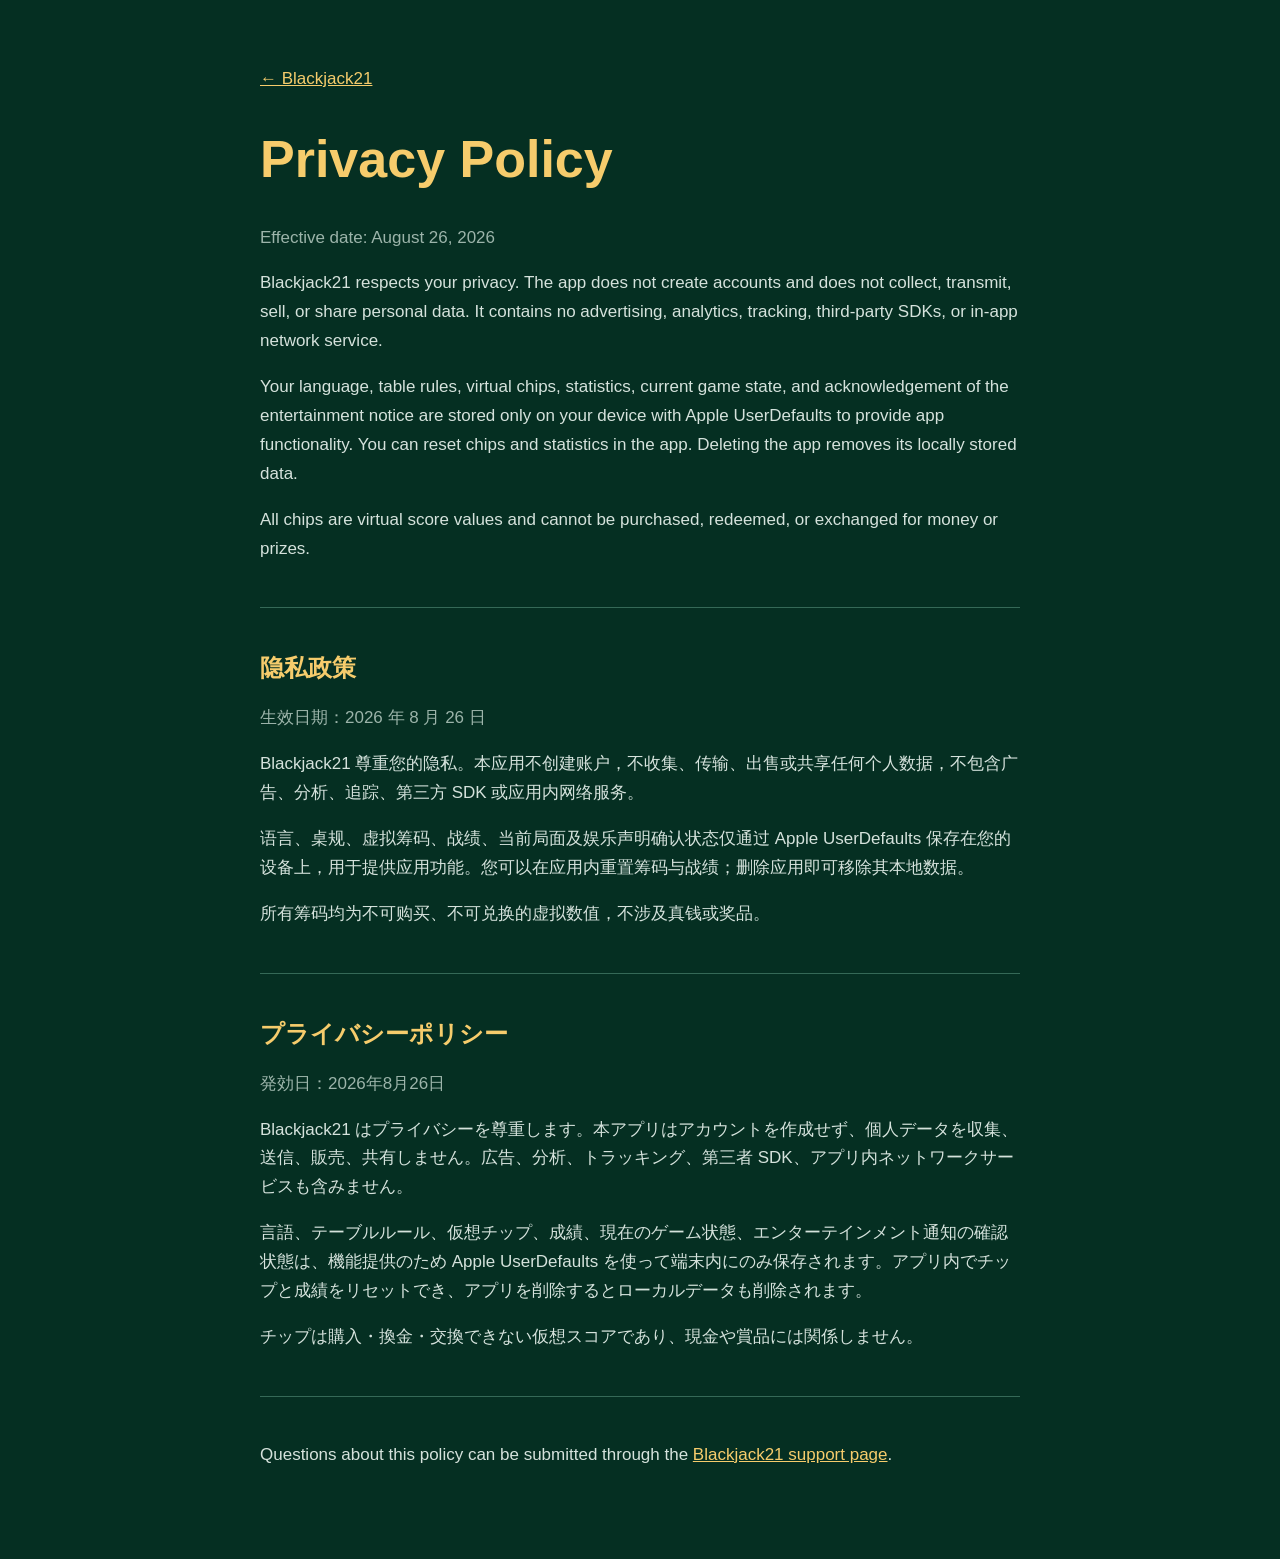
==== privacy.html @ 8651990f "Add Blackjack21 privacy and support pages" ====
<!doctype html>
<html lang="en">
<head>
  <meta charset="utf-8">
  <meta name="viewport" content="width=device-width, initial-scale=1">
  <meta name="description" content="Privacy Policy for Blackjack21.">
  <title>Privacy Policy — Blackjack21</title>
  <style>
    :root { color-scheme: dark; font-family: -apple-system, BlinkMacSystemFont, "Segoe UI", sans-serif; }
    body { margin: 0; background: #052f22; color: #f7f3e7; }
    main { max-width: 760px; margin: 0 auto; padding: 48px 24px 72px; }
    a { color: #f6cc6c; }
    h1, h2 { color: #f6cc6c; }
    h1 { font-size: clamp(34px, 7vw, 52px); }
    h2 { margin-top: 42px; }
    p, li { color: #d5e2dc; font-size: 17px; line-height: 1.7; }
    .date { color: #9cb4aa; }
    hr { border: 0; border-top: 1px solid #356957; margin: 44px 0; }
  </style>
</head>
<body>
  <main>
    <p><a href="index.html">← Blackjack21</a></p>
    <h1>Privacy Policy</h1>
    <p class="date">Effective date: August 26, 2026</p>
    <p>Blackjack21 respects your privacy. The app does not create accounts and does not collect, transmit, sell, or share personal data. It contains no advertising, analytics, tracking, third-party SDKs, or in-app network service.</p>
    <p>Your language, table rules, virtual chips, statistics, current game state, and acknowledgement of the entertainment notice are stored only on your device with Apple UserDefaults to provide app functionality. You can reset chips and statistics in the app. Deleting the app removes its locally stored data.</p>
    <p>All chips are virtual score values and cannot be purchased, redeemed, or exchanged for money or prizes.</p>

    <hr>
    <h2>隐私政策</h2>
    <p class="date">生效日期：2026 年 8 月 26 日</p>
    <p>Blackjack21 尊重您的隐私。本应用不创建账户，不收集、传输、出售或共享任何个人数据，不包含广告、分析、追踪、第三方 SDK 或应用内网络服务。</p>
    <p>语言、桌规、虚拟筹码、战绩、当前局面及娱乐声明确认状态仅通过 Apple UserDefaults 保存在您的设备上，用于提供应用功能。您可以在应用内重置筹码与战绩；删除应用即可移除其本地数据。</p>
    <p>所有筹码均为不可购买、不可兑换的虚拟数值，不涉及真钱或奖品。</p>

    <hr>
    <h2>プライバシーポリシー</h2>
    <p class="date">発効日：2026年8月26日</p>
    <p>Blackjack21 はプライバシーを尊重します。本アプリはアカウントを作成せず、個人データを収集、送信、販売、共有しません。広告、分析、トラッキング、第三者 SDK、アプリ内ネットワークサービスも含みません。</p>
    <p>言語、テーブルルール、仮想チップ、成績、現在のゲーム状態、エンターテインメント通知の確認状態は、機能提供のため Apple UserDefaults を使って端末内にのみ保存されます。アプリ内でチップと成績をリセットでき、アプリを削除するとローカルデータも削除されます。</p>
    <p>チップは購入・換金・交換できない仮想スコアであり、現金や賞品には関係しません。</p>

    <hr>
    <p>Questions about this policy can be submitted through the <a href="support.html">Blackjack21 support page</a>.</p>
  </main>
</body>
</html>
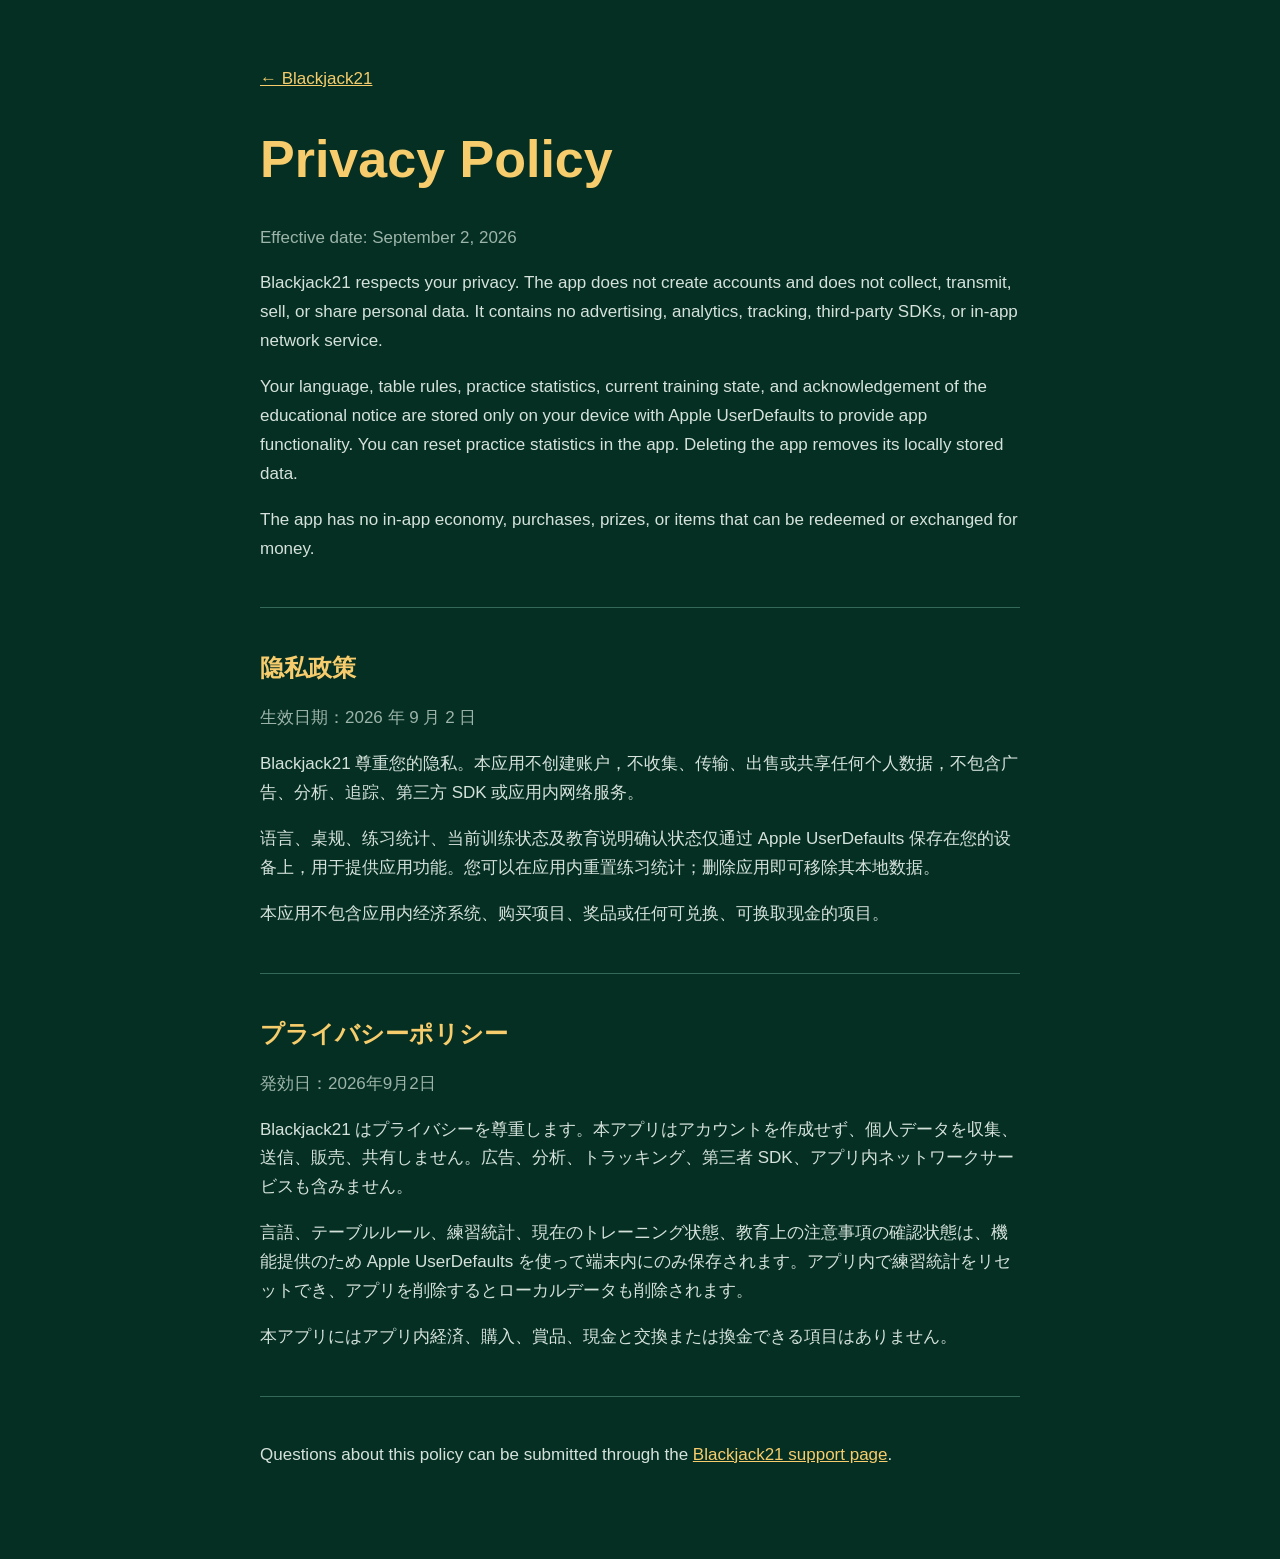
==== commit e9e9fcd9: "docs: publish App Store availability" ====
--- a/privacy.html
+++ b/privacy.html
@@ -22,24 +22,24 @@
   <main>
     <p><a href="index.html">← Blackjack21</a></p>
     <h1>Privacy Policy</h1>
-    <p class="date">Effective date: August 26, 2026</p>
+    <p class="date">Effective date: September 2, 2026</p>
     <p>Blackjack21 respects your privacy. The app does not create accounts and does not collect, transmit, sell, or share personal data. It contains no advertising, analytics, tracking, third-party SDKs, or in-app network service.</p>
-    <p>Your language, table rules, virtual chips, statistics, current game state, and acknowledgement of the entertainment notice are stored only on your device with Apple UserDefaults to provide app functionality. You can reset chips and statistics in the app. Deleting the app removes its locally stored data.</p>
-    <p>All chips are virtual score values and cannot be purchased, redeemed, or exchanged for money or prizes.</p>
+    <p>Your language, table rules, practice statistics, current training state, and acknowledgement of the educational notice are stored only on your device with Apple UserDefaults to provide app functionality. You can reset practice statistics in the app. Deleting the app removes its locally stored data.</p>
+    <p>The app has no in-app economy, purchases, prizes, or items that can be redeemed or exchanged for money.</p>
 
     <hr>
     <h2>隐私政策</h2>
-    <p class="date">生效日期：2026 年 8 月 26 日</p>
+    <p class="date">生效日期：2026 年 9 月 2 日</p>
     <p>Blackjack21 尊重您的隐私。本应用不创建账户，不收集、传输、出售或共享任何个人数据，不包含广告、分析、追踪、第三方 SDK 或应用内网络服务。</p>
-    <p>语言、桌规、虚拟筹码、战绩、当前局面及娱乐声明确认状态仅通过 Apple UserDefaults 保存在您的设备上，用于提供应用功能。您可以在应用内重置筹码与战绩；删除应用即可移除其本地数据。</p>
-    <p>所有筹码均为不可购买、不可兑换的虚拟数值，不涉及真钱或奖品。</p>
+    <p>语言、桌规、练习统计、当前训练状态及教育说明确认状态仅通过 Apple UserDefaults 保存在您的设备上，用于提供应用功能。您可以在应用内重置练习统计；删除应用即可移除其本地数据。</p>
+    <p>本应用不包含应用内经济系统、购买项目、奖品或任何可兑换、可换取现金的项目。</p>
 
     <hr>
     <h2>プライバシーポリシー</h2>
-    <p class="date">発効日：2026年8月26日</p>
+    <p class="date">発効日：2026年9月2日</p>
     <p>Blackjack21 はプライバシーを尊重します。本アプリはアカウントを作成せず、個人データを収集、送信、販売、共有しません。広告、分析、トラッキング、第三者 SDK、アプリ内ネットワークサービスも含みません。</p>
-    <p>言語、テーブルルール、仮想チップ、成績、現在のゲーム状態、エンターテインメント通知の確認状態は、機能提供のため Apple UserDefaults を使って端末内にのみ保存されます。アプリ内でチップと成績をリセットでき、アプリを削除するとローカルデータも削除されます。</p>
-    <p>チップは購入・換金・交換できない仮想スコアであり、現金や賞品には関係しません。</p>
+    <p>言語、テーブルルール、練習統計、現在のトレーニング状態、教育上の注意事項の確認状態は、機能提供のため Apple UserDefaults を使って端末内にのみ保存されます。アプリ内で練習統計をリセットでき、アプリを削除するとローカルデータも削除されます。</p>
+    <p>本アプリにはアプリ内経済、購入、賞品、現金と交換または換金できる項目はありません。</p>
 
     <hr>
     <p>Questions about this policy can be submitted through the <a href="support.html">Blackjack21 support page</a>.</p>
